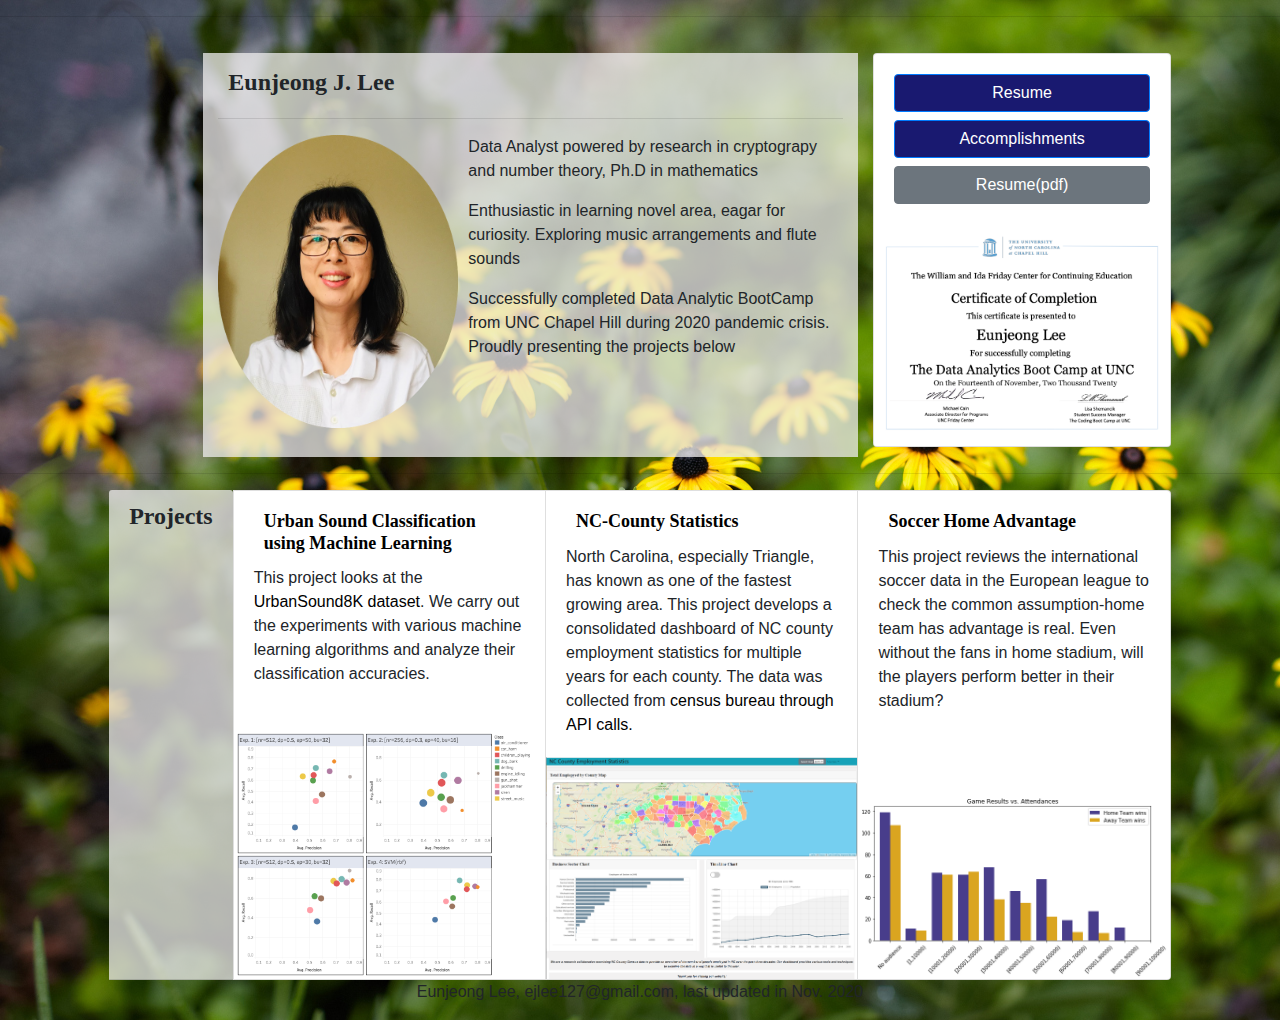
==== index.html @ 5fd0d684 "updating index" ====
<!doctype html>
<html lang="en">
  <head>
    <!-- Required meta tags -->
    <meta charset="utf-8">
    <meta name="viewport" content="width=device-width, initial-scale=1, shrink-to-fit=no">
    <title>EJ Lee</title>

    <!-- Bootstrap CSS -->
    <link rel="stylesheet" href="https://stackpath.bootstrapcdn.com/bootstrap/4.4.1/css/bootstrap.min.css" integrity="sha384-Vkoo8x4CGsO3+Hhxv8T/Q5PaXtkKtu6ug5TOeNV6gBiFeWPGFN9MuhOf23Q9Ifjh" crossorigin="anonymous">

    <!-- Our CSS -->
    <link rel="stylesheet" type="text/css" href="static/css/style.css">
   
  </head>

  <body >
    <!-- Start of container -->
    <div id="container-fluid">
      <hr>
      <div class="row">
      </div>
      <div class = "row" id="top-row">
        <div class="col-md-2">
        </div>
        <div class="col-md-6 me-intro-card">
          <h4>Eunjeong J. Lee </h4>
          <hr>
          <img src="images/me.png" id="me-photo"  align=left alt="Hey, this is me, my photo">
          <p> Data Analyst powered by research in cryptograpy and number theory, Ph.D in mathematics 
          </p>
          <p> Enthusiastic in learning novel area, eagar for curiosity. Exploring music arrangements and flute sounds</p> 
          <p> Successfully completed Data Analytic BootCamp from UNC Chapel Hill during 2020 pandemic crisis. Proudly presenting the projects below</p>      
        </div>
        <div  class="col-md-3">
          <div class="card" >
            <div class="card-body">
                <a href="resume.html" class="btn btn-primary btn-block" role="button">Resume</a>
                <a href="accomplish.html" class="btn btn-primary btn-block" role="button">Accomplishments</a>
                <!--<a href="interests.html" class="btn btn-primary btn-block" role="button">Interests</a>-->
                <a href="ejlee_resumee_2020.pdf" class="btn btn-secondary btn-block" role="button">Resume(pdf)</a>
            </div>
            <img src="images/Certificate_Eunjeong Lee.png" class="card-img-bottom">        
          </div>          
        </div>
      </div>
      <hr>
      <div class = "row">
        <div class="col-md-1"></div>
        <div class = "col-md-10">
          <div class="card-group">
            <h4 class="card-header me-intro-card"> Projects </h4>
            <div class="card">
              <div class="card-body">    
                <h5 class="card-title">
                  <a href="https://ejlee127.github.io/UrbanSoundML/" target="_blank">
                    Urban Sound Classification using Machine Learning
                  </a>
                </h5>
                <div class="card-text">This project looks at the 
                  <a href="https://urbansounddataset.weebly.com/urbansound8k.html"  target="_blank">UrbanSound8K dataset</a>.
                  We carry out the experiments with various machine learning algorithms
                  and analyze their classification accuracies.
                  <!-- <ul>
                    tools:
                  </ul> -->
                </div>
                <!-- <p class="card-text"><small class="text-muted">Last updated 3 mins ago</small></p> -->
              </div>
              <a href="https://ejlee127.github.io/UrbanSoundML/">
                <img class="card-img-bottom" src="images/best_models2.png" alt="Card image cap">
              </a>
            </div>
            <div class="card">
              <div class="card-body">
                <h5 class="card-title">
                  <a href="https://quiet-peak-17157.herokuapp.com/" target="_blank">
                    NC-County Statistics
                  </a>     
                </h5>
                <p class="card-text">North Carolina, especially Triangle, has known as one of the fastest growing area.
                  This project develops a consolidated dashboard of NC county employment 
                  statistics for multiple years for each county. The data was collected from 
                  <a href="https://www.census.gov/data/developers/data-sets/cbp-nonemp-zbp/cbp-api.html"> census bureau through API calls.</a></p>
              </div>
              <a href="https://quiet-peak-17157.herokuapp.com/" >
                <img class="card-img-bottom" src="images/NC_dashboard.png" alt="Card image cap">
              </a>
            </div>
            <div class="card">
              <div class="card-body">
                <h5 class="card-title">
                  <a href="https://ejlee127.github.io/Web-Design-Challenge/SoccerVisualizations/soccer.html" target="_blank">Soccer Home Advantage </a>
                </h5>
                <p class="card-text">This project reviews the international soccer data in the European league 
                  to check the common assumption-home team has advantage is real. Even without the fans in home stadium,
                  will the players perform better in their stadium?</p>
              </div>
              <a href="https://ejlee127.github.io/Web-Design-Challenge/SoccerVisualizations/soccer.html" >
                <img class="card-img-bottom" src="images/ALL_bar_results_attendance.png" alt="Card image cap">
              </a>
            </div>
          </div>
        </div>
      </div>
      <div class="row">
        <div class="col-md-12">
          <p align=center> Eunjeong Lee, ejlee127@gmail.com, last updated in Nov. 2020 </p>
        </div>
      </div>
    </div>
    <!-- End of container  -->
    
    
    <!-- d3 JavaScript -->
    <script src="https://d3js.org/d3.v4.min.js"></script>

     <!-- Bootstrap JS -->
     <script src="https://code.jquery.com/jquery-3.5.1.slim.min.js" integrity="sha384-DfXdz2htPH0lsSSs5nCTpuj/zy4C+OGpamoFVy38MVBnE+IbbVYUew+OrCXaRkfj" crossorigin="anonymous"></script>
     <script src="https://cdn.jsdelivr.net/npm/popper.js@1.16.1/dist/umd/popper.min.js" integrity="sha384-9/reFTGAW83EW2RDu2S0VKaIzap3H66lZH81PoYlFhbGU+6BZp6G7niu735Sk7lN" crossorigin="anonymous"></script>
     <script src="https://stackpath.bootstrapcdn.com/bootstrap/4.5.2/js/bootstrap.min.js" integrity="sha384-B4gt1jrGC7Jh4AgTPSdUtOBvfO8shuf57BaghqFfPlYxofvL8/KUEfYiJOMMV+rV" crossorigin="anonymous"></script>
            
  </body>
</html>
---- static/css/style.css ----
body {
  padding: 50;
  margin: 0;
  background-color: rgba(238, 237, 237, 0.753);
  background-image: url("../../images/flower.jpg")
}

.btn:link {
  color: white
}

.btn-primary {
  background-color: midnightblue;
}

#me-photo {
  align-content: left;
  padding-right: 10px;
  padding-bottom: 30px;
  margin-bottom: 20px;
  width: 40%;
  height: 80%
}

#proj-img {
  align-content: left;
  padding-right: 10px;
  padding-bottom: 30px;
  margin-bottom: 20px;
  width: 40%;
  height: 80%
}

.me-intro-card{
  /*
  margin: 20px;
  padding-left: 20px;*/
  background-color: rgba(238, 237, 237, 0.753);
}

.img-center {
  width: 80%;
  height: auto;
  display: block;
  margin-left: auto;
  margin-right: auto
}

#top-row {
  margin-top: 20px
}

#top_box {
  
  /*border: 1px solid black;
  border-radius: 8px;
  position: sticky;
  left: 20px;
  height: 450px;
  padding-top: 10px;
  width: 100%;*/
  background-image: url("../../images/doorlock.jpg")
}

h4{
  color:rgb(red, green, blue);
  font-family: serif;
  padding-top: 15px;
  padding-bottom: 5px;
  padding-right: 10px;
  padding-left: 10px;
  font-size: x-large;
  font-weight: bold;
}

h5{
  color:rgb(red, green, blue);
  font-family: serif;
  /*
  padding-top: 10px;
  padding-bottom: 2px;*/
  padding-right: 10px;
  padding-left: 10px;
  font-size: large;
  font-weight: bold;
}

a {
  color: black
}

a:link {
  color: black;
  text-decoration: none;
}
/*
a:visited {
  color: purple;
  text-decoration: none;
}*/

a:hover {
  color: red;
  background-color: transparent;
  text-decoration: underline;
}

a:active {
  color: yellow;
  background-color: transparent;
  text-decoration: underline;
}

.body-font {
  font-family: sans-serif;
  font-size: 16px;
  /*font-weight: bold;*/
  text-align: left;
  /*padding: 5px;*/
}

.navbar {
  color: white;
  padding-top:0px;
  padding-bottom: 0px;
  background-color: rgb(3, 73, 3, 0.6);
}

@media (max-width: 760px) {
  .body-font {
    font-family: sans-serif;
    font-size: 8px;
    /*font-weight: bold;*/
    text-align: left;
    /*padding: 5px;*/
  }
}
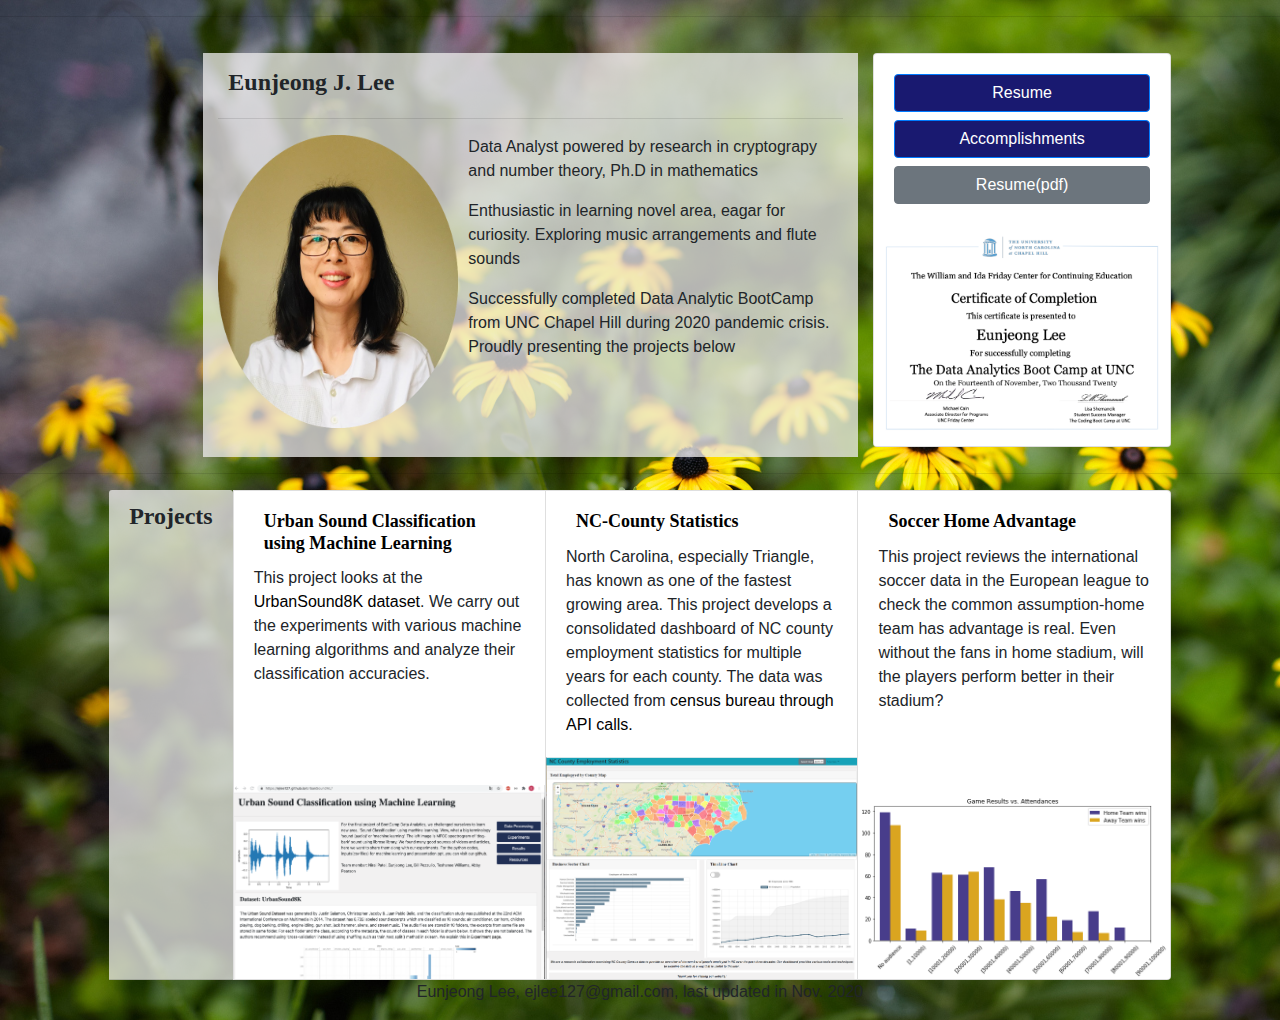
==== commit 895c5e99: "updating files" ====
--- a/index.html
+++ b/index.html
@@ -68,7 +68,7 @@
                 <!-- <p class="card-text"><small class="text-muted">Last updated 3 mins ago</small></p> -->
               </div>
               <a href="https://ejlee127.github.io/UrbanSoundML/">
-                <img class="card-img-bottom" src="images/best_models2.png" alt="Card image cap">
+                <img class="card-img-bottom" src="images/urbansoundpage.png" alt="Urban Sound Classification webpage">
               </a>
             </div>
             <div class="card">
@@ -84,7 +84,7 @@
                   <a href="https://www.census.gov/data/developers/data-sets/cbp-nonemp-zbp/cbp-api.html"> census bureau through API calls.</a></p>
               </div>
               <a href="https://quiet-peak-17157.herokuapp.com/" >
-                <img class="card-img-bottom" src="images/NC_dashboard.png" alt="Card image cap">
+                <img class="card-img-bottom" src="images/NC_dashboard.png" alt="NC-County Employment Statistics dashboard">
               </a>
             </div>
             <div class="card">
@@ -97,7 +97,7 @@
                   will the players perform better in their stadium?</p>
               </div>
               <a href="https://ejlee127.github.io/Web-Design-Challenge/SoccerVisualizations/soccer.html" >
-                <img class="card-img-bottom" src="images/ALL_bar_results_attendance.png" alt="Card image cap">
+                <img class="card-img-bottom" src="images/ALL_bar_results_attendance.png" alt="Soccer Home Advantage page">
               </a>
             </div>
           </div>
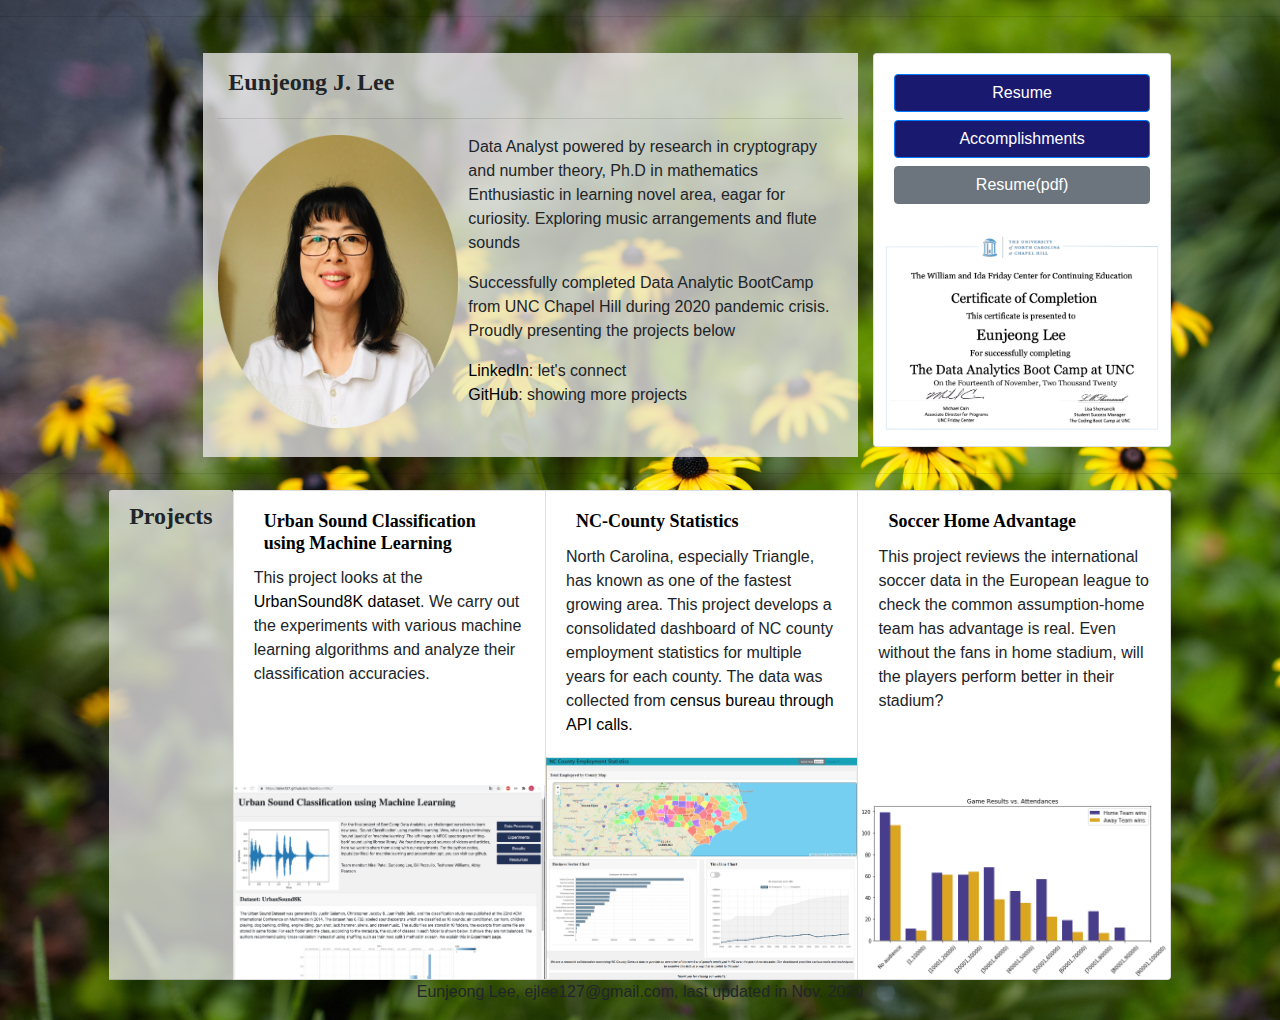
==== commit 2327536d: "updating index" ====
--- a/index.html
+++ b/index.html
@@ -28,9 +28,17 @@
           <hr>
           <img src="images/me.png" id="me-photo"  align=left alt="Hey, this is me, my photo">
           <p> Data Analyst powered by research in cryptograpy and number theory, Ph.D in mathematics 
-          </p>
-          <p> Enthusiastic in learning novel area, eagar for curiosity. Exploring music arrangements and flute sounds</p> 
+            <br>
+            Enthusiastic in learning novel area, eagar for curiosity. Exploring music arrangements and flute sounds</p> 
           <p> Successfully completed Data Analytic BootCamp from UNC Chapel Hill during 2020 pandemic crisis. Proudly presenting the projects below</p>      
+          <ul style="list-style-type:none;" align="left" font-size="small">
+            <li class="body-font" >
+              <a href="https://www.linkedin.com/in/ejlee127" target="_blank">LinkedIn</a>: let's connect
+            </li>
+            <li class="body-font" href="https://github.com/ejlee12">
+              <a href="https://github.com/ejlee127" target="_blank"> GitHub</a>: showing more projects 
+            </li>
+          </ul>
         </div>
         <div  class="col-md-3">
           <div class="card" >
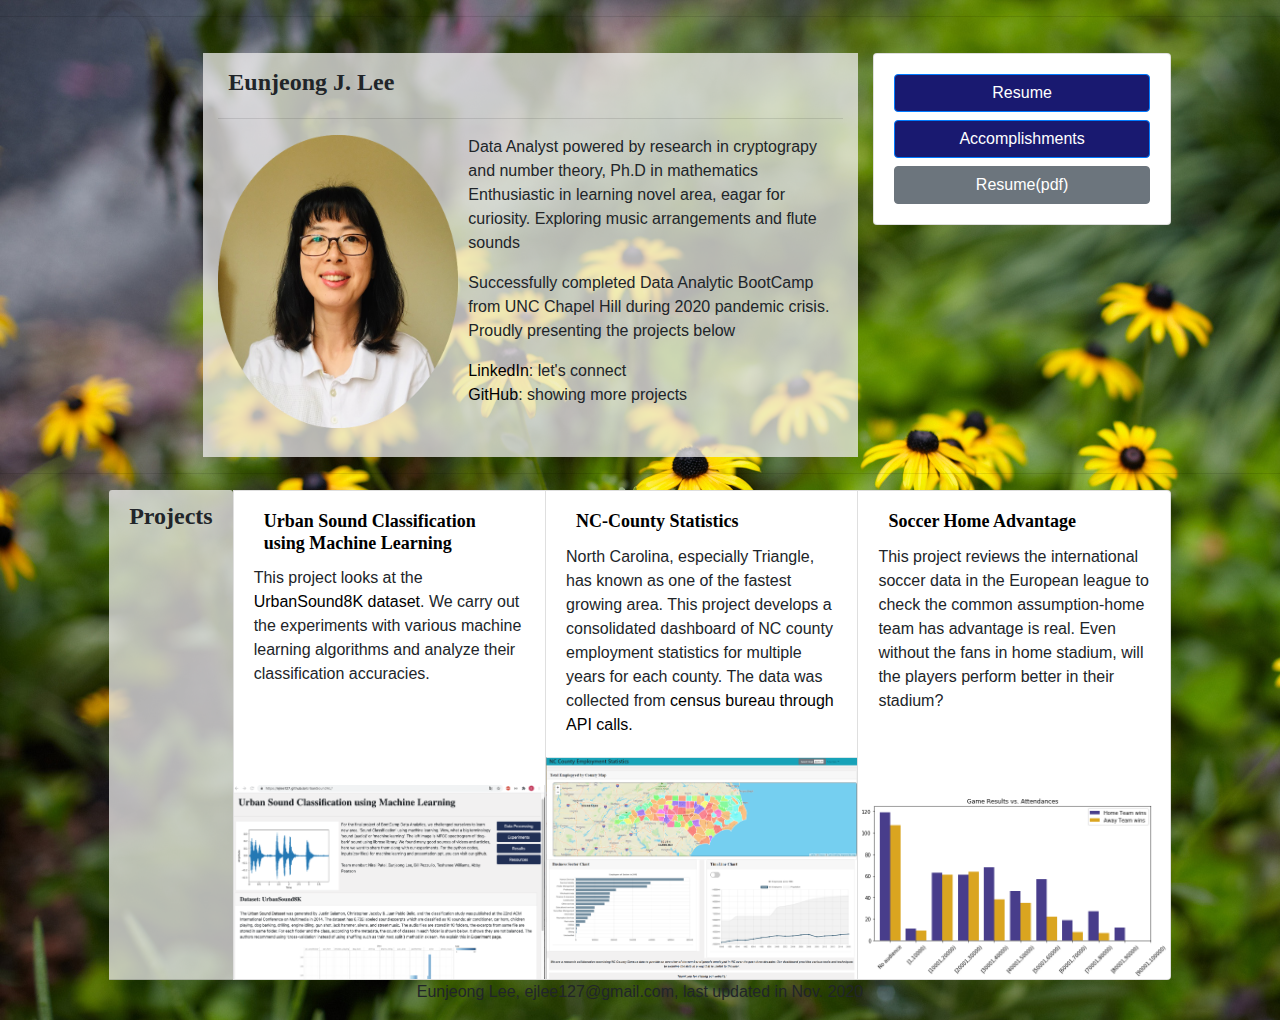
==== commit b45c1274: "updating htmls" ====
--- a/index.html
+++ b/index.html
@@ -48,7 +48,7 @@
                 <!--<a href="interests.html" class="btn btn-primary btn-block" role="button">Interests</a>-->
                 <a href="ejlee_resumee_2020.pdf" class="btn btn-secondary btn-block" role="button">Resume(pdf)</a>
             </div>
-            <img src="images/Certificate_Eunjeong Lee.png" class="card-img-bottom">        
+            <!-- <img src="images/Certificate_Eunjeong Lee.png" class="card-img-bottom">         -->
           </div>          
         </div>
       </div>
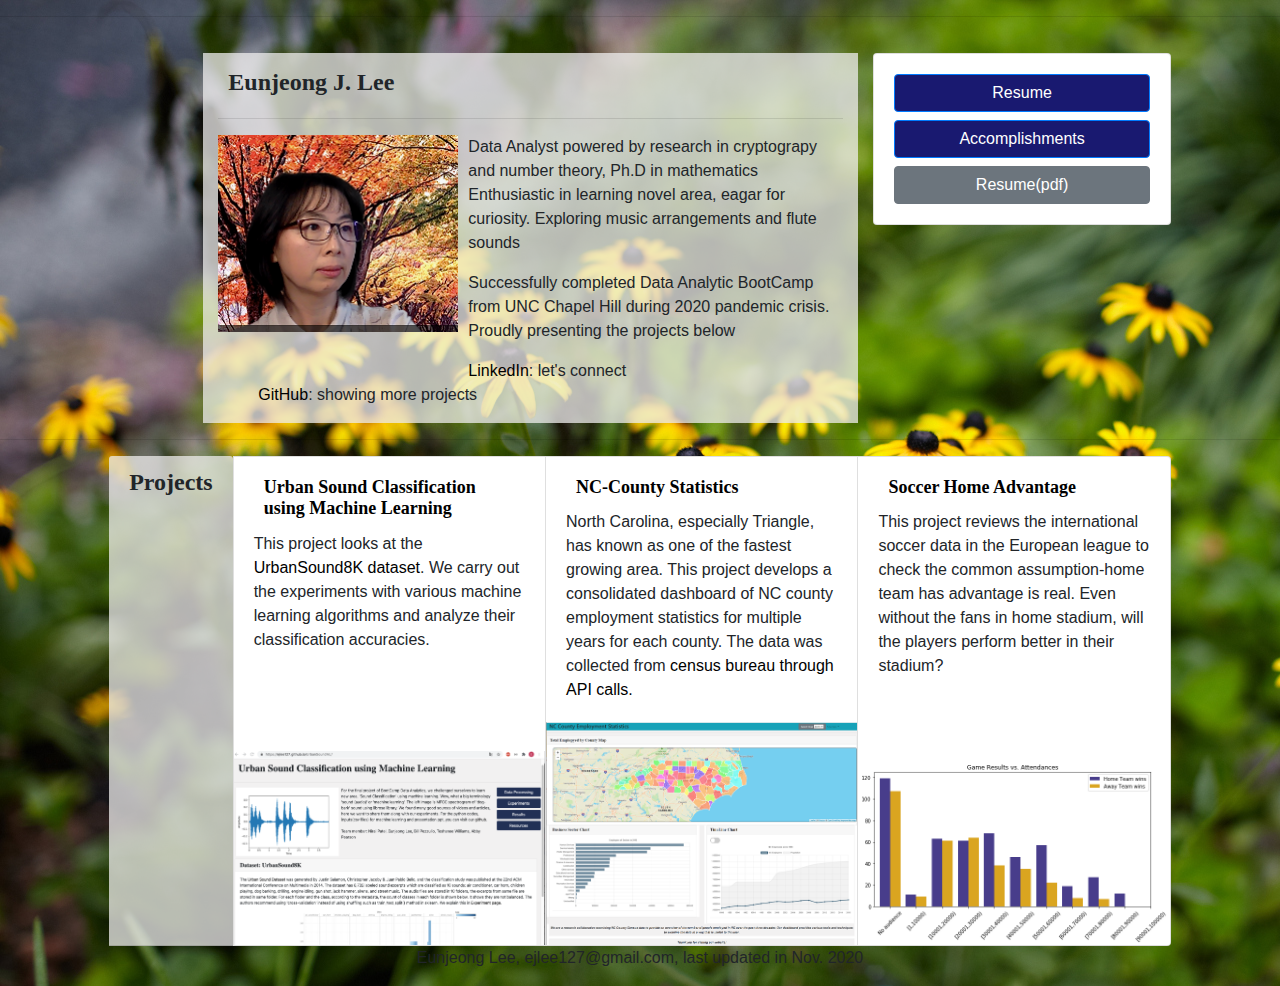
==== commit b0bf33f4: "updating" ====
--- a/index.html
+++ b/index.html
@@ -26,7 +26,7 @@
         <div class="col-md-6 me-intro-card">
           <h4>Eunjeong J. Lee </h4>
           <hr>
-          <img src="images/me.png" id="me-photo"  align=left alt="Hey, this is me, my photo">
+          <img src="images/me3.png" id="me-photo"  align=left alt="Hey, this is me, my photo">
           <p> Data Analyst powered by research in cryptograpy and number theory, Ph.D in mathematics 
             <br>
             Enthusiastic in learning novel area, eagar for curiosity. Exploring music arrangements and flute sounds</p> 
@@ -46,7 +46,7 @@
                 <a href="resume.html" class="btn btn-primary btn-block" role="button">Resume</a>
                 <a href="accomplish.html" class="btn btn-primary btn-block" role="button">Accomplishments</a>
                 <!--<a href="interests.html" class="btn btn-primary btn-block" role="button">Interests</a>-->
-                <a href="ejlee_resumee_2020.pdf" class="btn btn-secondary btn-block" role="button">Resume(pdf)</a>
+                <a href="ejlee_resume_2020.pdf" class="btn btn-secondary btn-block" role="button">Resume(pdf)</a>
             </div>
             <!-- <img src="images/Certificate_Eunjeong Lee.png" class="card-img-bottom">         -->
           </div>          
--- a/static/css/style.css
+++ b/static/css/style.css
@@ -21,7 +21,7 @@
   padding-bottom: 30px;
   margin-bottom: 20px;
   width: 40%;
-  height: 80%
+  height: auto
 }
 
 #proj-img {
